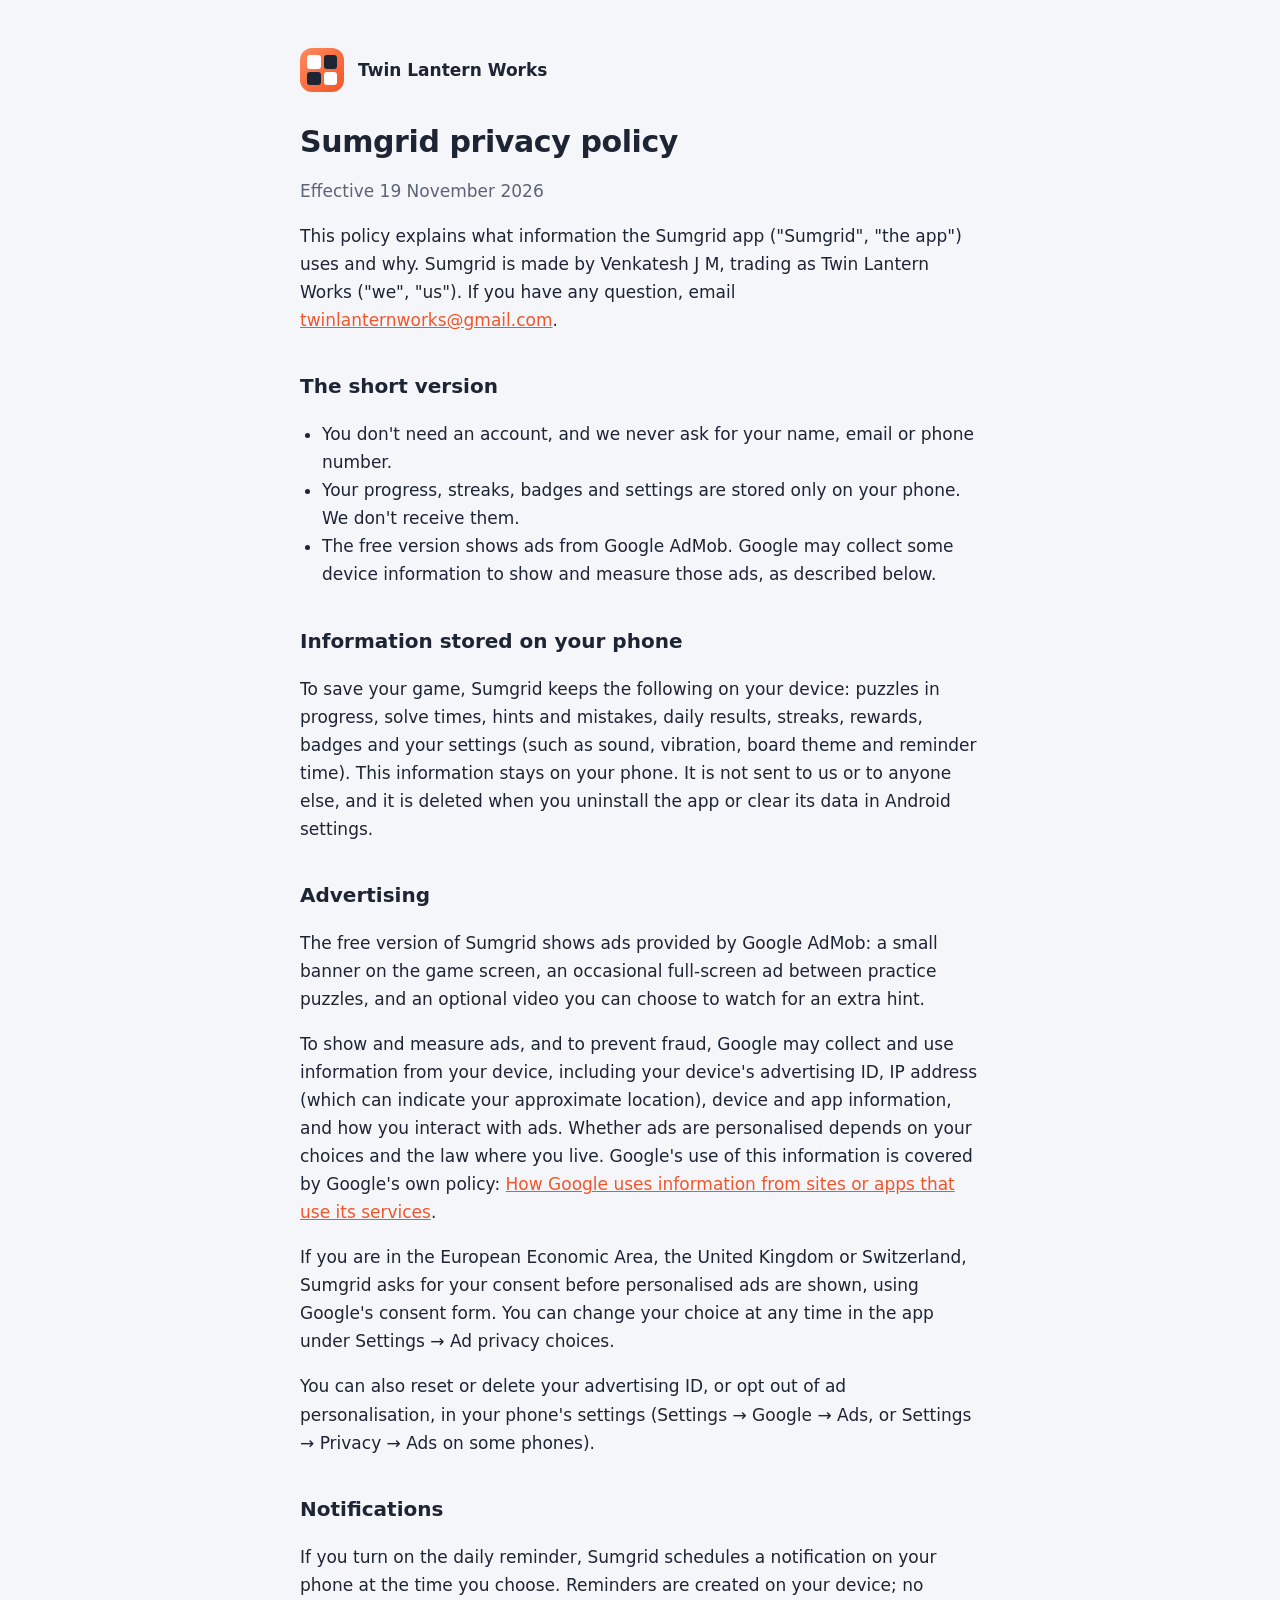
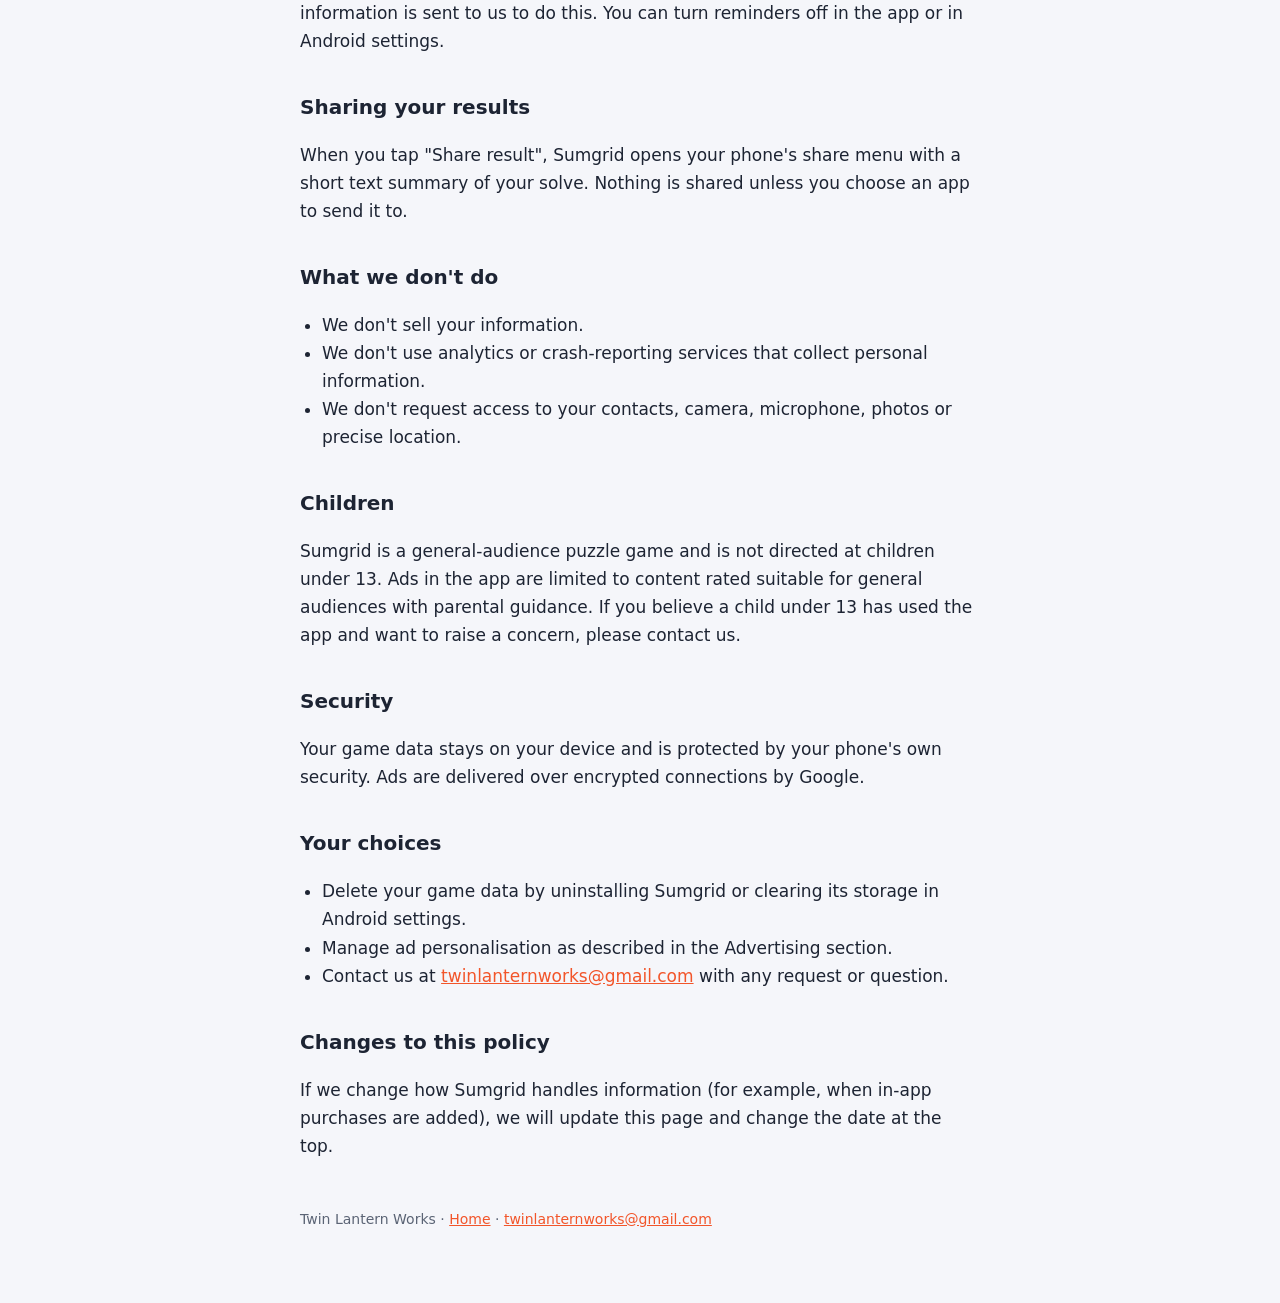
==== sumgrid/privacy.html @ 2201b483 "Add files via upload" ====
<!doctype html>
<html lang="en">
<head>
<meta charset="utf-8">
<meta name="viewport" content="width=device-width, initial-scale=1">
<title>Sumgrid privacy policy</title>
<meta name="description" content="How the Sumgrid app handles your information.">
<link rel="stylesheet" href="../style.css">
</head>
<body>
<main>
  <header><div class="mark"><span></span><span></span><span></span><span></span></div><strong>Twin Lantern Works</strong></header>
  <h1>Sumgrid privacy policy</h1>
  <p class="muted">Effective 19 November 2026</p>

  <p>This policy explains what information the Sumgrid app ("Sumgrid", "the app") uses and why. Sumgrid is made by Venkatesh J M, trading as Twin Lantern Works ("we", "us"). If you have any question, email <a href="mailto:twinlanternworks@gmail.com">twinlanternworks@gmail.com</a>.</p>

  <h2>The short version</h2>
  <ul>
    <li>You don't need an account, and we never ask for your name, email or phone number.</li>
    <li>Your progress, streaks, badges and settings are stored only on your phone. We don't receive them.</li>
    <li>The free version shows ads from Google AdMob. Google may collect some device information to show and measure those ads, as described below.</li>
  </ul>

  <h2>Information stored on your phone</h2>
  <p>To save your game, Sumgrid keeps the following on your device: puzzles in progress, solve times, hints and mistakes, daily results, streaks, rewards, badges and your settings (such as sound, vibration, board theme and reminder time). This information stays on your phone. It is not sent to us or to anyone else, and it is deleted when you uninstall the app or clear its data in Android settings.</p>

  <h2>Advertising</h2>
  <p>The free version of Sumgrid shows ads provided by Google AdMob: a small banner on the game screen, an occasional full-screen ad between practice puzzles, and an optional video you can choose to watch for an extra hint.</p>
  <p>To show and measure ads, and to prevent fraud, Google may collect and use information from your device, including your device's advertising ID, IP address (which can indicate your approximate location), device and app information, and how you interact with ads. Whether ads are personalised depends on your choices and the law where you live. Google's use of this information is covered by Google's own policy: <a href="https://policies.google.com/technologies/partner-sites">How Google uses information from sites or apps that use its services</a>.</p>
  <p>If you are in the European Economic Area, the United Kingdom or Switzerland, Sumgrid asks for your consent before personalised ads are shown, using Google's consent form. You can change your choice at any time in the app under Settings → Ad privacy choices.</p>
  <p>You can also reset or delete your advertising ID, or opt out of ad personalisation, in your phone's settings (Settings → Google → Ads, or Settings → Privacy → Ads on some phones).</p>

  <h2>Notifications</h2>
  <p>If you turn on the daily reminder, Sumgrid schedules a notification on your phone at the time you choose. Reminders are created on your device; no information is sent to us to do this. You can turn reminders off in the app or in Android settings.</p>

  <h2>Sharing your results</h2>
  <p>When you tap "Share result", Sumgrid opens your phone's share menu with a short text summary of your solve. Nothing is shared unless you choose an app to send it to.</p>

  <h2>What we don't do</h2>
  <ul>
    <li>We don't sell your information.</li>
    <li>We don't use analytics or crash-reporting services that collect personal information.</li>
    <li>We don't request access to your contacts, camera, microphone, photos or precise location.</li>
  </ul>

  <h2>Children</h2>
  <p>Sumgrid is a general-audience puzzle game and is not directed at children under 13. Ads in the app are limited to content rated suitable for general audiences with parental guidance. If you believe a child under 13 has used the app and want to raise a concern, please contact us.</p>

  <h2>Security</h2>
  <p>Your game data stays on your device and is protected by your phone's own security. Ads are delivered over encrypted connections by Google.</p>

  <h2>Your choices</h2>
  <ul>
    <li>Delete your game data by uninstalling Sumgrid or clearing its storage in Android settings.</li>
    <li>Manage ad personalisation as described in the Advertising section.</li>
    <li>Contact us at <a href="mailto:twinlanternworks@gmail.com">twinlanternworks@gmail.com</a> with any request or question.</li>
  </ul>

  <h2>Changes to this policy</h2>
  <p>If we change how Sumgrid handles information (for example, when in-app purchases are added), we will update this page and change the date at the top.</p>

  <footer>Twin Lantern Works · <a href="../index.html">Home</a> · <a href="mailto:twinlanternworks@gmail.com">twinlanternworks@gmail.com</a></footer>
</main>
</body>
</html>
---- style.css ----
:root { --ink: #1d2433; --muted: #5b6475; --line: #e7eaf0; --bg: #f5f6fa; --brand: #f2552a; }
* { box-sizing: border-box; }
body { margin: 0; background: var(--bg); color: var(--ink); font: 17px/1.65 system-ui, -apple-system, "Segoe UI", Roboto, sans-serif; }
main { max-width: 720px; margin: 0 auto; padding: 48px 20px 72px; }
header { display: flex; align-items: center; gap: 14px; margin-bottom: 32px; }
.mark { width: 44px; height: 44px; border-radius: 12px; background: linear-gradient(135deg, #ff8a5b, #f2552a); display: grid; grid-template-columns: 1fr 1fr; gap: 3px; padding: 7px; }
.mark span { background: #fff; border-radius: 3px; }
.mark span:nth-child(2), .mark span:nth-child(3) { background: #1d2433; }
h1 { font-size: 30px; line-height: 1.2; margin: 0 0 8px; letter-spacing: -0.4px; }
h2 { font-size: 20px; margin: 36px 0 8px; }
p, li { color: var(--ink); }
.muted { color: var(--muted); }
a { color: var(--brand); }
.card { background: #fff; border: 1px solid var(--line); border-radius: 18px; padding: 22px 24px; margin-top: 20px; }
ul { padding-left: 22px; }
footer { margin-top: 48px; font-size: 14px; color: var(--muted); }
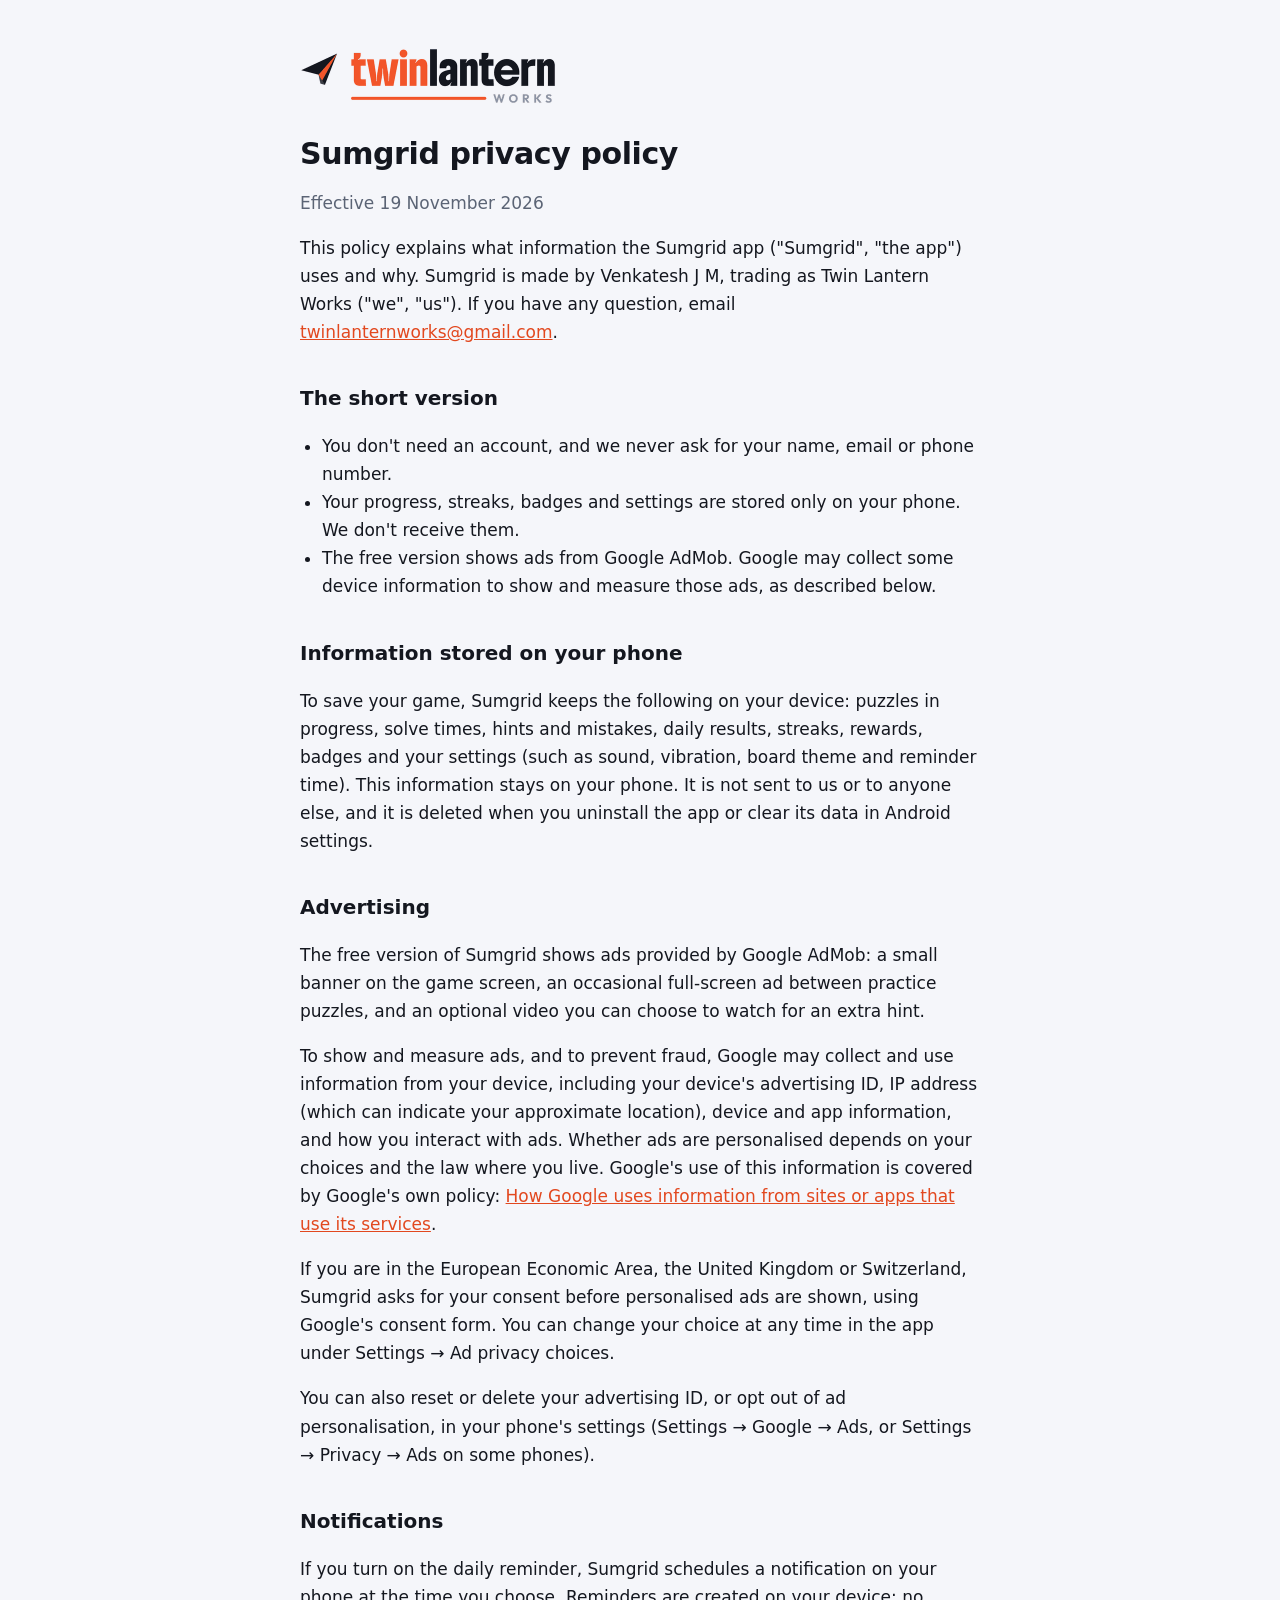
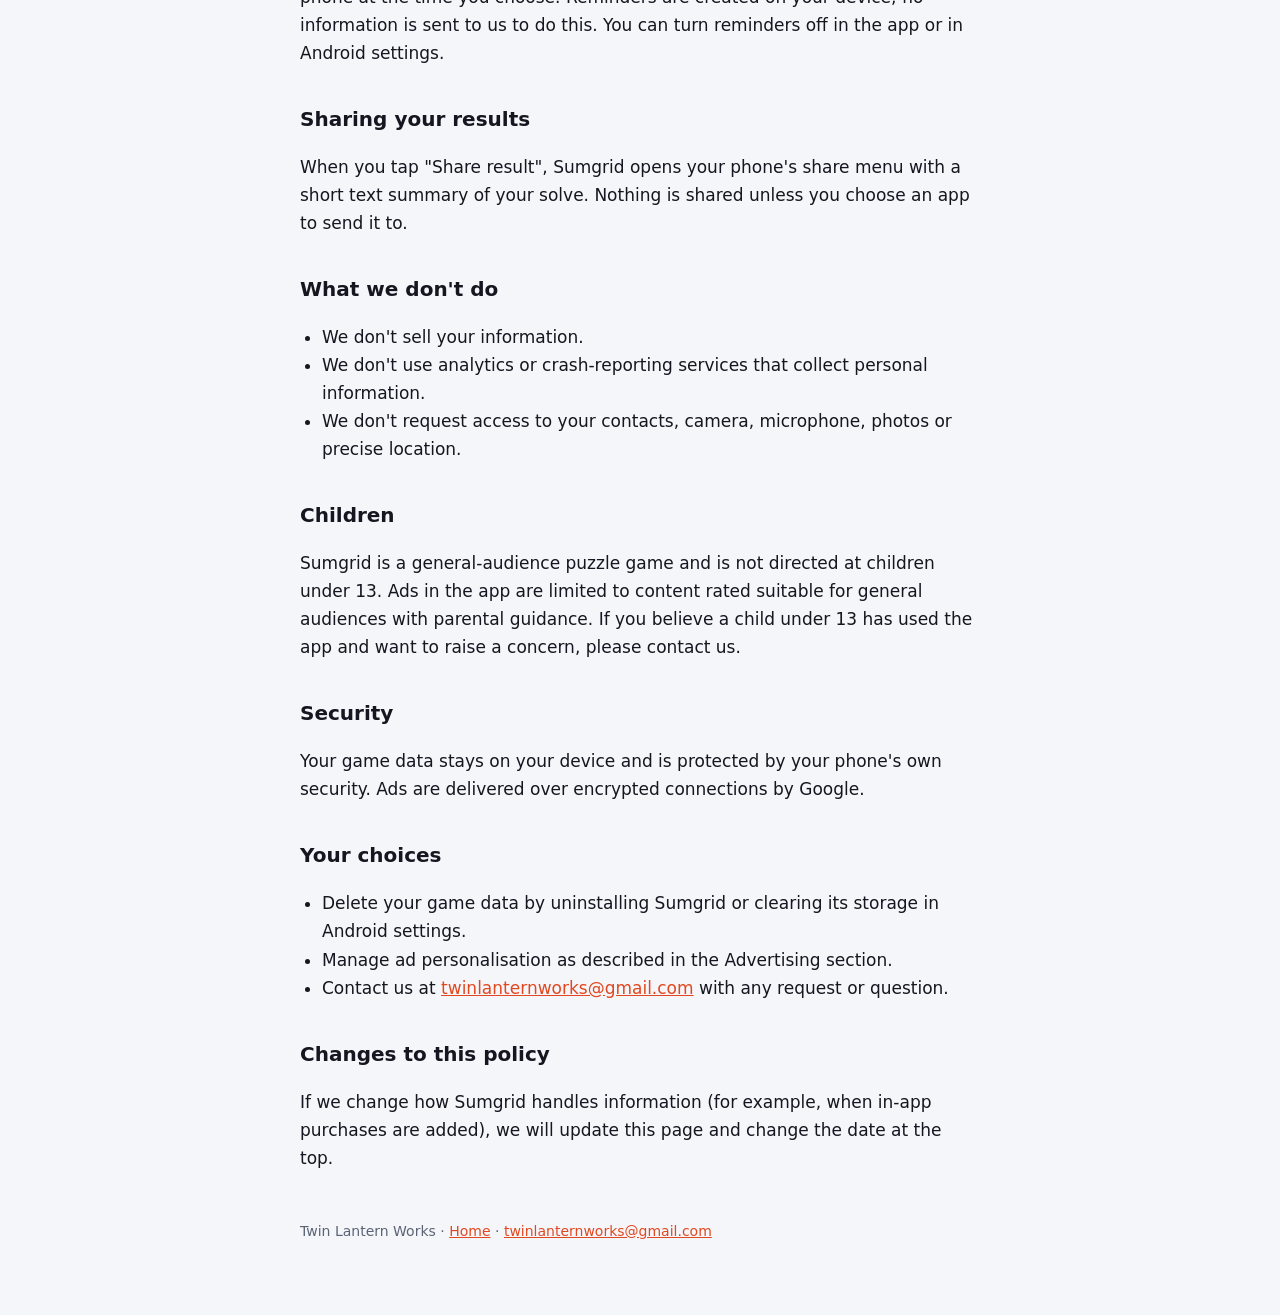
==== commit 66fa7845: "Add files via upload" ====
--- a/sumgrid/privacy.html
+++ b/sumgrid/privacy.html
@@ -5,11 +5,13 @@
 <meta name="viewport" content="width=device-width, initial-scale=1">
 <title>Sumgrid privacy policy</title>
 <meta name="description" content="How the Sumgrid app handles your information.">
+<link rel="icon" href="../favicon.png">
+<link rel="apple-touch-icon" href="../apple-touch-icon.png">
 <link rel="stylesheet" href="../style.css">
 </head>
 <body>
 <main>
-  <header><div class="mark"><span></span><span></span><span></span><span></span></div><strong>Twin Lantern Works</strong></header>
+  <header><a href="../" aria-label="Twin Lantern Works home"><img class="logo" src="../logo.png" width="256" height="56" alt="Twin Lantern Works"></a></header>
   <h1>Sumgrid privacy policy</h1>
   <p class="muted">Effective 19 November 2026</p>
 
--- a/style.css
+++ b/style.css
@@ -1,11 +1,8 @@
-:root { --ink: #1d2433; --muted: #5b6475; --line: #e7eaf0; --bg: #f5f6fa; --brand: #f2552a; }
+:root { --ink: #14171f; --muted: #5b6475; --line: #e7eaf0; --bg: #f5f6fa; --brand: #e2481f; }
 * { box-sizing: border-box; }
 body { margin: 0; background: var(--bg); color: var(--ink); font: 17px/1.65 system-ui, -apple-system, "Segoe UI", Roboto, sans-serif; }
 main { max-width: 720px; margin: 0 auto; padding: 48px 20px 72px; }
 header { display: flex; align-items: center; gap: 14px; margin-bottom: 32px; }
-.mark { width: 44px; height: 44px; border-radius: 12px; background: linear-gradient(135deg, #ff8a5b, #f2552a); display: grid; grid-template-columns: 1fr 1fr; gap: 3px; padding: 7px; }
-.mark span { background: #fff; border-radius: 3px; }
-.mark span:nth-child(2), .mark span:nth-child(3) { background: #1d2433; }
 h1 { font-size: 30px; line-height: 1.2; margin: 0 0 8px; letter-spacing: -0.4px; }
 h2 { font-size: 20px; margin: 36px 0 8px; }
 p, li { color: var(--ink); }
@@ -14,3 +11,5 @@
 .card { background: #fff; border: 1px solid var(--line); border-radius: 18px; padding: 22px 24px; margin-top: 20px; }
 ul { padding-left: 22px; }
 footer { margin-top: 48px; font-size: 14px; color: var(--muted); }
+.logo { display: block; height: 56px; width: auto; max-width: 100%; }
+header a { display: inline-block; }
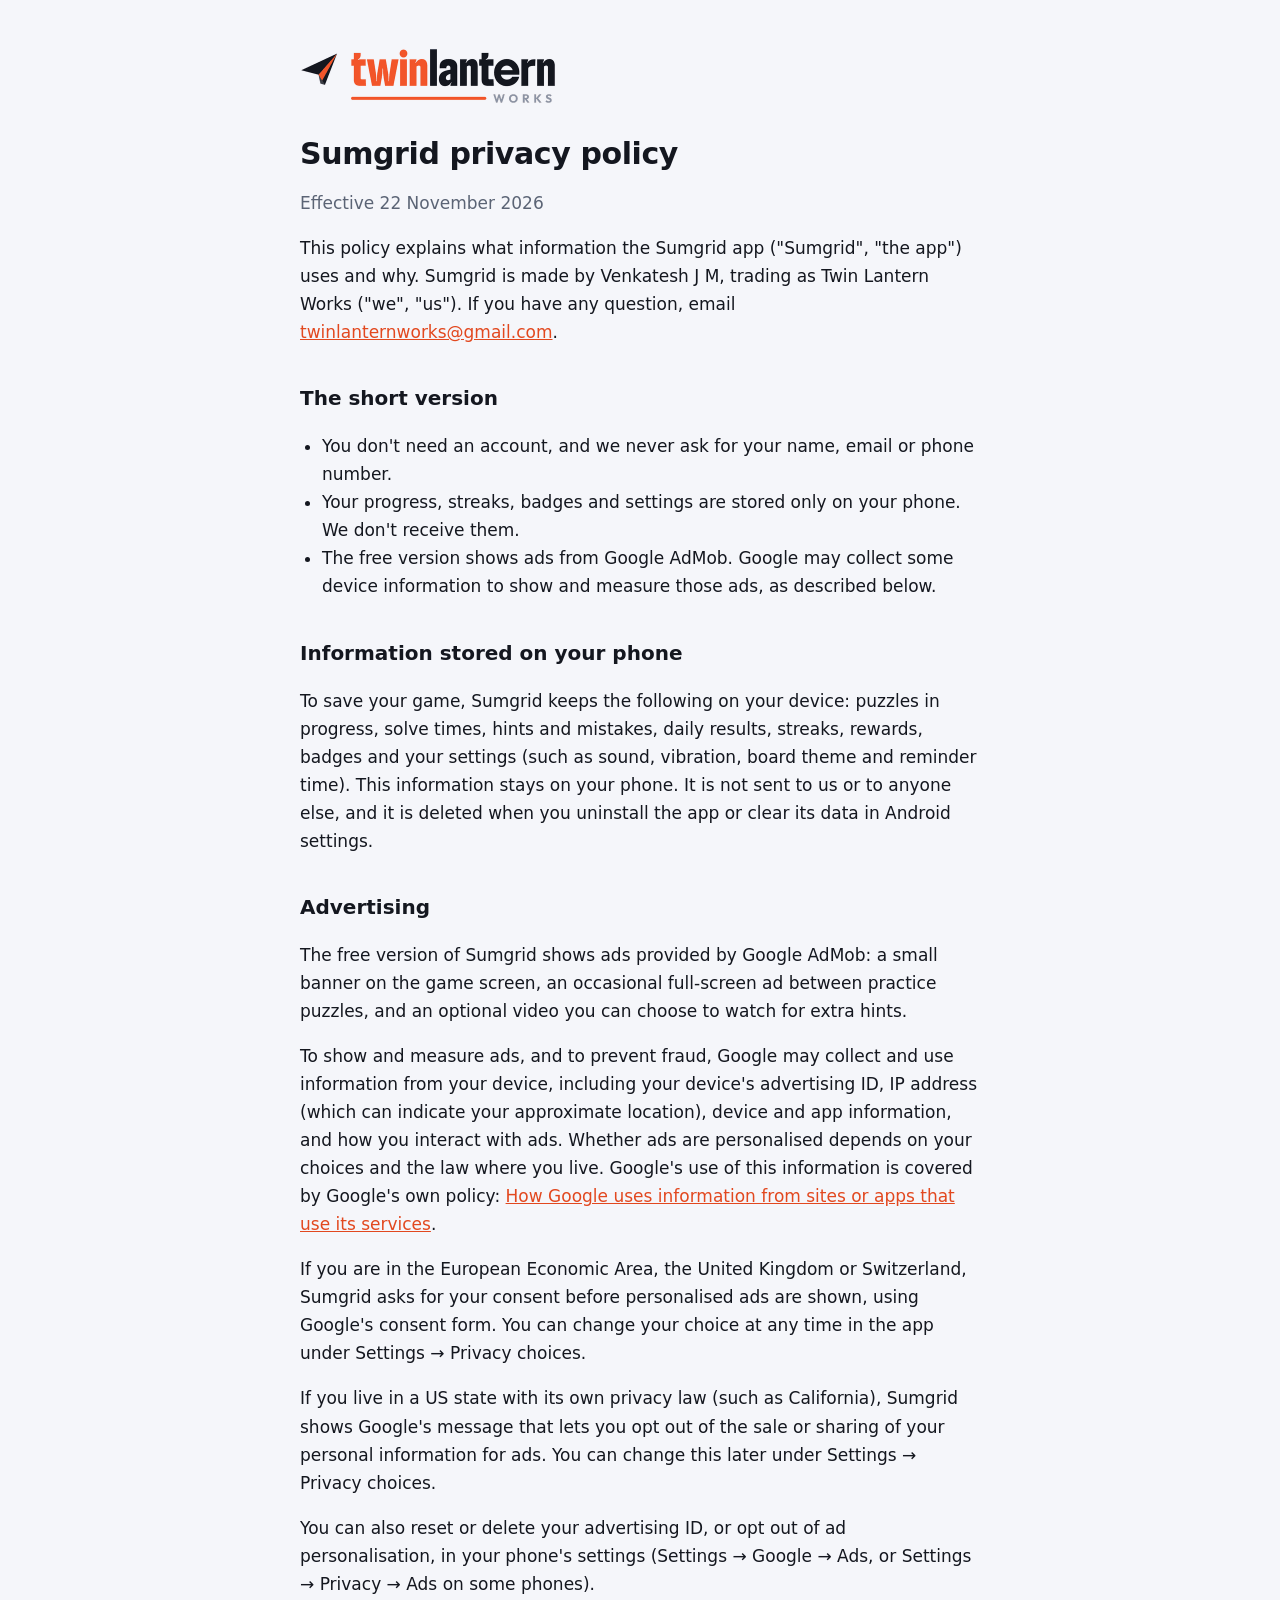
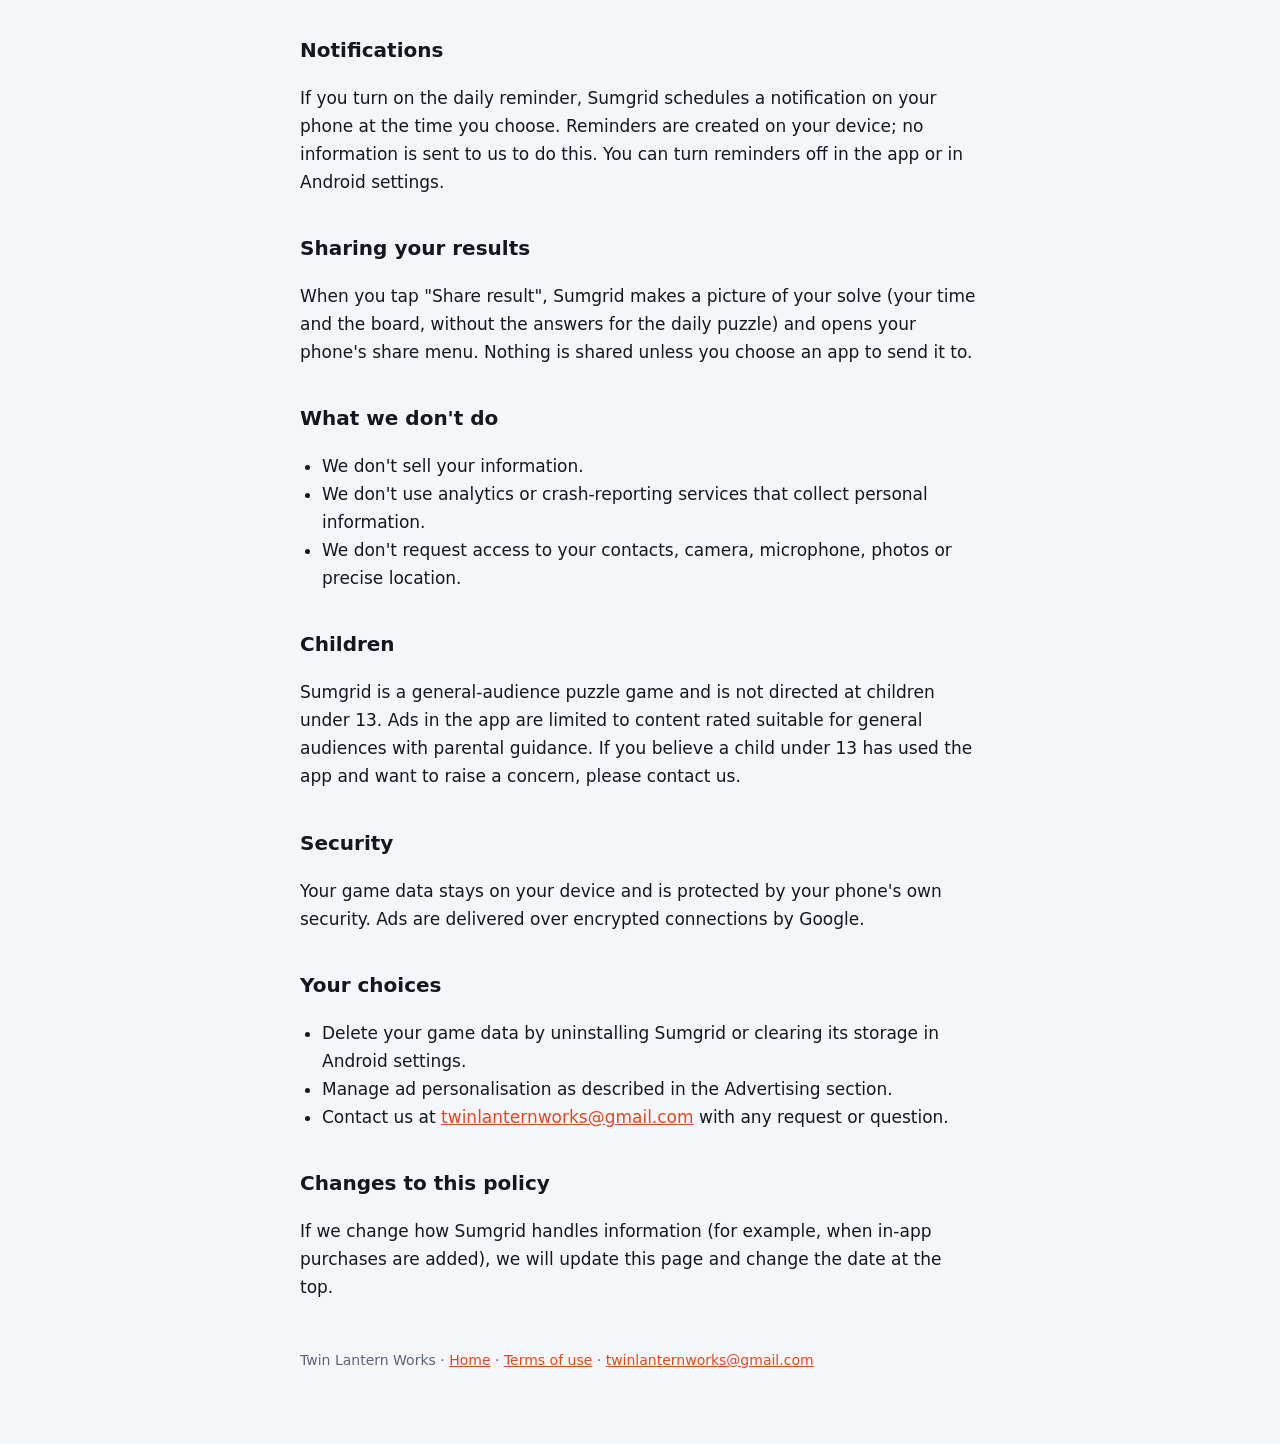
==== commit e48ae79c: "Add Sumgrid terms of use, update privacy policy" ====
--- a/sumgrid/privacy.html
+++ b/sumgrid/privacy.html
@@ -13,7 +13,7 @@
 <main>
   <header><a href="../" aria-label="Twin Lantern Works home"><img class="logo" src="../logo.png" width="256" height="56" alt="Twin Lantern Works"></a></header>
   <h1>Sumgrid privacy policy</h1>
-  <p class="muted">Effective 19 November 2026</p>
+  <p class="muted">Effective 22 November 2026</p>
 
   <p>This policy explains what information the Sumgrid app ("Sumgrid", "the app") uses and why. Sumgrid is made by Venkatesh J M, trading as Twin Lantern Works ("we", "us"). If you have any question, email <a href="mailto:twinlanternworks@gmail.com">twinlanternworks@gmail.com</a>.</p>
 
@@ -28,16 +28,17 @@
   <p>To save your game, Sumgrid keeps the following on your device: puzzles in progress, solve times, hints and mistakes, daily results, streaks, rewards, badges and your settings (such as sound, vibration, board theme and reminder time). This information stays on your phone. It is not sent to us or to anyone else, and it is deleted when you uninstall the app or clear its data in Android settings.</p>
 
   <h2>Advertising</h2>
-  <p>The free version of Sumgrid shows ads provided by Google AdMob: a small banner on the game screen, an occasional full-screen ad between practice puzzles, and an optional video you can choose to watch for an extra hint.</p>
+  <p>The free version of Sumgrid shows ads provided by Google AdMob: a small banner on the game screen, an occasional full-screen ad between practice puzzles, and an optional video you can choose to watch for extra hints.</p>
   <p>To show and measure ads, and to prevent fraud, Google may collect and use information from your device, including your device's advertising ID, IP address (which can indicate your approximate location), device and app information, and how you interact with ads. Whether ads are personalised depends on your choices and the law where you live. Google's use of this information is covered by Google's own policy: <a href="https://policies.google.com/technologies/partner-sites">How Google uses information from sites or apps that use its services</a>.</p>
-  <p>If you are in the European Economic Area, the United Kingdom or Switzerland, Sumgrid asks for your consent before personalised ads are shown, using Google's consent form. You can change your choice at any time in the app under Settings → Ad privacy choices.</p>
+  <p>If you are in the European Economic Area, the United Kingdom or Switzerland, Sumgrid asks for your consent before personalised ads are shown, using Google's consent form. You can change your choice at any time in the app under Settings → Privacy choices.</p>
+  <p>If you live in a US state with its own privacy law (such as California), Sumgrid shows Google's message that lets you opt out of the sale or sharing of your personal information for ads. You can change this later under Settings → Privacy choices.</p>
   <p>You can also reset or delete your advertising ID, or opt out of ad personalisation, in your phone's settings (Settings → Google → Ads, or Settings → Privacy → Ads on some phones).</p>
 
   <h2>Notifications</h2>
   <p>If you turn on the daily reminder, Sumgrid schedules a notification on your phone at the time you choose. Reminders are created on your device; no information is sent to us to do this. You can turn reminders off in the app or in Android settings.</p>
 
   <h2>Sharing your results</h2>
-  <p>When you tap "Share result", Sumgrid opens your phone's share menu with a short text summary of your solve. Nothing is shared unless you choose an app to send it to.</p>
+  <p>When you tap "Share result", Sumgrid makes a picture of your solve (your time and the board, without the answers for the daily puzzle) and opens your phone's share menu. Nothing is shared unless you choose an app to send it to.</p>
 
   <h2>What we don't do</h2>
   <ul>
@@ -62,7 +63,7 @@
   <h2>Changes to this policy</h2>
   <p>If we change how Sumgrid handles information (for example, when in-app purchases are added), we will update this page and change the date at the top.</p>
 
-  <footer>Twin Lantern Works · <a href="../index.html">Home</a> · <a href="mailto:twinlanternworks@gmail.com">twinlanternworks@gmail.com</a></footer>
+  <footer>Twin Lantern Works · <a href="../index.html">Home</a> · <a href="terms.html">Terms of use</a> · <a href="mailto:twinlanternworks@gmail.com">twinlanternworks@gmail.com</a></footer>
 </main>
 </body>
 </html>
